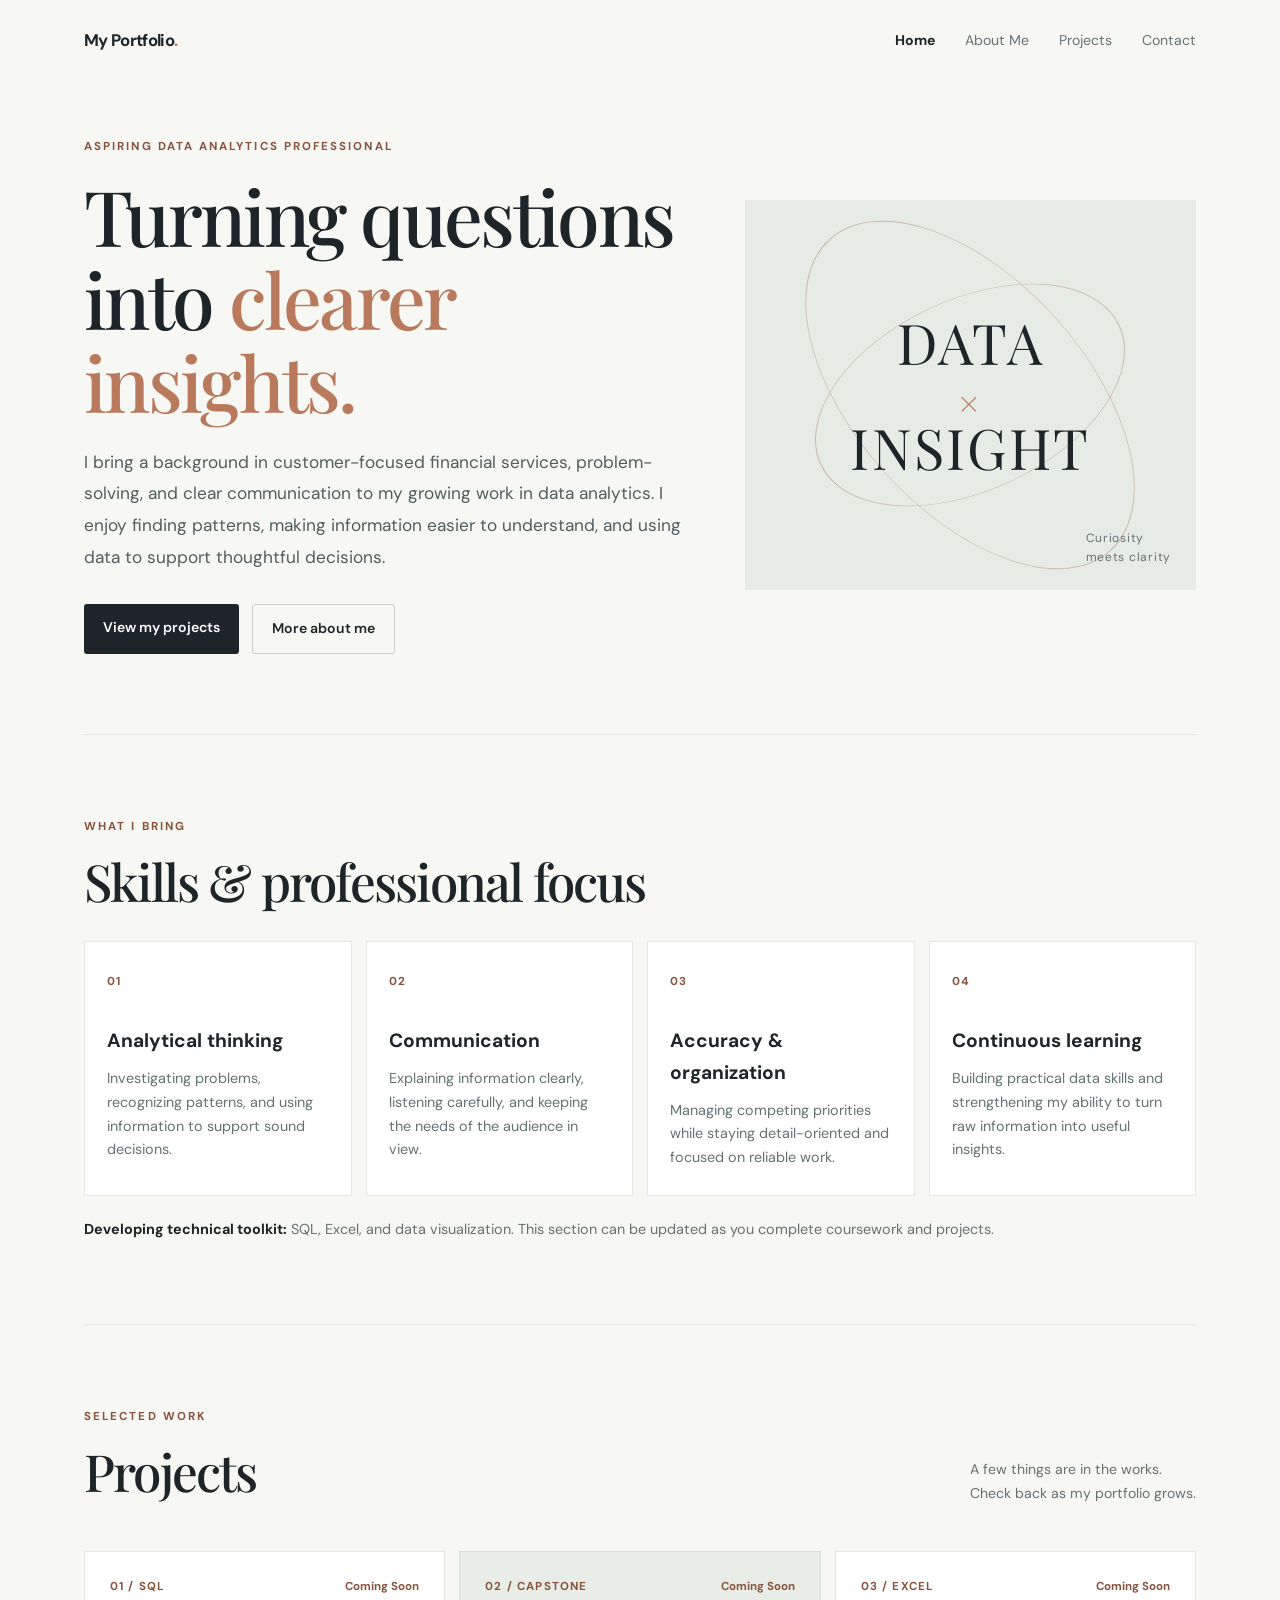
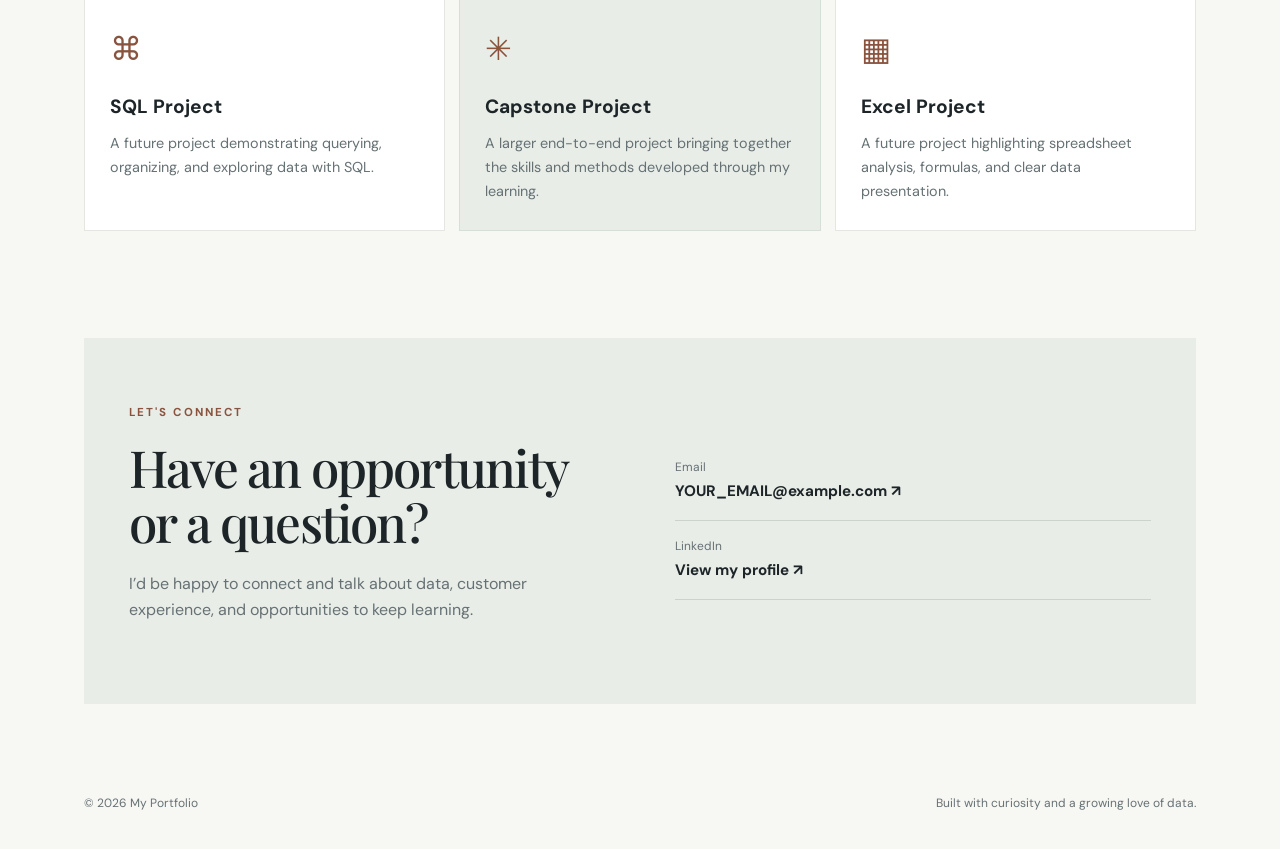
==== index.html @ 9541bffc "Add files via upload" ====
<!doctype html>
<html lang="en">
<head>
  <meta charset="utf-8">
  <meta name="viewport" content="width=device-width, initial-scale=1">
  <meta name="description" content="Professional portfolio of an aspiring data analytics and customer experience professional.">
  <title>Portfolio | Home</title>
  <link rel="stylesheet" href="styles.css">
</head>
<body>
  <header class="site-header">
    <a class="brand" href="index.html">My Portfolio<span>.</span></a>
    <nav aria-label="Main navigation">
      <a class="active" href="index.html">Home</a>
      <a href="about.html">About Me</a>
      <a href="#projects">Projects</a>
      <a href="#contact">Contact</a>
    </nav>
  </header>

  <main>
    <section class="hero">
      <div class="hero-copy">
        <p class="eyebrow">ASPIRING DATA ANALYTICS PROFESSIONAL</p>
        <h1>Turning questions into <span>clearer insights.</span></h1>
        <p class="intro">
          I bring a background in customer-focused financial services, problem-solving,
          and clear communication to my growing work in data analytics. I enjoy finding
          patterns, making information easier to understand, and using data to support
          thoughtful decisions.
        </p>
        <div class="hero-actions">
          <a class="button primary" href="#projects">View my projects</a>
          <a class="button secondary" href="about.html">More about me</a>
        </div>
      </div>
      <div class="hero-art" aria-hidden="true">
        <div class="orbit orbit-one"></div>
        <div class="orbit orbit-two"></div>
        <div class="hero-mark">DATA<br><span>×</span><br>INSIGHT</div>
        <div class="small-note">Curiosity<br>meets clarity</div>
      </div>
    </section>

    <section class="skills section">
      <div class="section-heading">
        <p class="eyebrow">WHAT I BRING</p>
        <h2>Skills & professional focus</h2>
      </div>
      <div class="skill-grid">
        <article class="skill-card">
          <span class="card-number">01</span>
          <h3>Analytical thinking</h3>
          <p>Investigating problems, recognizing patterns, and using information to support sound decisions.</p>
        </article>
        <article class="skill-card">
          <span class="card-number">02</span>
          <h3>Communication</h3>
          <p>Explaining information clearly, listening carefully, and keeping the needs of the audience in view.</p>
        </article>
        <article class="skill-card">
          <span class="card-number">03</span>
          <h3>Accuracy & organization</h3>
          <p>Managing competing priorities while staying detail-oriented and focused on reliable work.</p>
        </article>
        <article class="skill-card">
          <span class="card-number">04</span>
          <h3>Continuous learning</h3>
          <p>Building practical data skills and strengthening my ability to turn raw information into useful insights.</p>
        </article>
      </div>
      <p class="tool-note"><strong>Developing technical toolkit:</strong> SQL, Excel, and data visualization. This section can be updated as you complete coursework and projects.</p>
    </section>

    <section class="projects section" id="projects">
      <div class="section-heading section-heading-row">
        <div>
          <p class="eyebrow">SELECTED WORK</p>
          <h2>Projects</h2>
        </div>
        <p class="section-aside">A few things are in the works.<br>Check back as my portfolio grows.</p>
      </div>
      <div class="project-grid">
        <article class="project-card">
          <div class="project-top"><span>01 / SQL</span><span class="status">Coming Soon</span></div>
          <div class="project-icon">⌘</div>
          <h3>SQL Project</h3>
          <p>A future project demonstrating querying, organizing, and exploring data with SQL.</p>
        </article>
        <article class="project-card featured">
          <div class="project-top"><span>02 / CAPSTONE</span><span class="status">Coming Soon</span></div>
          <div class="project-icon">✳</div>
          <h3>Capstone Project</h3>
          <p>A larger end-to-end project bringing together the skills and methods developed through my learning.</p>
        </article>
        <article class="project-card">
          <div class="project-top"><span>03 / EXCEL</span><span class="status">Coming Soon</span></div>
          <div class="project-icon">▦</div>
          <h3>Excel Project</h3>
          <p>A future project highlighting spreadsheet analysis, formulas, and clear data presentation.</p>
        </article>
      </div>
    </section>

    <section class="contact section" id="contact">
      <div>
        <p class="eyebrow">LET'S CONNECT</p>
        <h2>Have an opportunity<br>or a question?</h2>
        <p class="contact-copy">I’d be happy to connect and talk about data, customer experience, and opportunities to keep learning.</p>
      </div>
      <div class="contact-links">
        <!-- Replace the placeholder email and LinkedIn URL before publishing. -->
        <a href="mailto:YOUR_EMAIL@example.com"><span>Email</span><strong>YOUR_EMAIL@example.com ↗</strong></a>
        <a href="https://www.linkedin.com/in/YOUR-LINKEDIN-URL/" target="_blank" rel="noopener noreferrer"><span>LinkedIn</span><strong>View my profile ↗</strong></a>
      </div>
    </section>
  </main>

  <footer><span>© 2026 My Portfolio</span><span>Built with curiosity and a growing love of data.</span></footer>
</body>
</html>
---- styles.css ----
@import url('https://fonts.googleapis.com/css2?family=DM+Sans:wght@400;500;600;700&family=Playfair+Display:wght@500;600;700&display=swap');

:root {
  --ink: #1d2528;
  --muted: #667174;
  --paper: #f7f7f3;
  --white: #fff;
  --accent: #b8795d;
  --accent-dark: #89533d;
  --line: #e5e6df;
  --sage: #dce4dc;
}
* { box-sizing: border-box; }
html { scroll-behavior: smooth; }
body { margin: 0; background: var(--paper); color: var(--ink); font-family: 'DM Sans', sans-serif; line-height: 1.65; }
a { color: inherit; }
.site-header { max-width: 1180px; margin: auto; padding: 27px 34px; display: flex; align-items: center; justify-content: space-between; gap: 24px; }
.brand { font-size: 1.05rem; font-weight: 700; text-decoration: none; letter-spacing: -.04em; }
.brand span, h1 span, .about-copy h1 span { color: var(--accent); }
nav { display: flex; gap: 30px; flex-wrap: wrap; }
nav a { color: var(--muted); font-size: .88rem; text-decoration: none; }
nav a:hover, nav a.active { color: var(--ink); }
nav a.active { font-weight: 700; }
main { max-width: 1180px; margin: auto; padding: 0 34px; }
.hero { min-height: 570px; display: grid; grid-template-columns: 1.15fr .85fr; align-items: center; gap: 50px; padding: 55px 0 80px; }
.eyebrow { color: var(--accent-dark); font-size: .72rem; font-weight: 700; letter-spacing: .18em; margin: 0 0 18px; }
h1, h2, h3, p { margin-top: 0; }
h1, h2 { font-family: 'Playfair Display', Georgia, serif; font-weight: 500; letter-spacing: -.035em; line-height: 1.08; }
h1 { font-size: clamp(3.2rem, 6vw, 5.7rem); margin-bottom: 24px; }
h2 { font-size: clamp(2.2rem, 4vw, 3.35rem); margin-bottom: 20px; }
h3 { font-size: 1.2rem; margin-bottom: 10px; }
.intro { max-width: 620px; color: #515d60; font-size: 1.08rem; line-height: 1.85; }
.hero-actions { display: flex; gap: 13px; flex-wrap: wrap; margin-top: 30px; }
.button { padding: 12px 19px; border-radius: 3px; font-size: .88rem; font-weight: 600; text-decoration: none; }
.primary { background: var(--ink); color: white; }
.secondary { border: 1px solid #c9ceca; }
.hero-art { min-height: 390px; position: relative; display: grid; place-items: center; background: #e7ebe5; overflow: hidden; }
.hero-mark { font-family: 'Playfair Display', Georgia, serif; font-size: 3.5rem; line-height: .94; text-align: center; letter-spacing: .04em; z-index: 1; }
.hero-mark span { color: var(--accent); font-size: 2.4rem; }
.orbit { position: absolute; border: 1px solid rgba(137,83,61,.35); border-radius: 50%; width: 330px; height: 330px; transform: rotate(-25deg) scaleY(.58); }
.orbit-two { width: 420px; height: 420px; transform: rotate(48deg) scaleY(.55); }
.small-note { position: absolute; right: 25px; bottom: 22px; color: var(--muted); font-size: .75rem; letter-spacing: .06em; }
.section { padding: 82px 0; border-top: 1px solid var(--line); }
.section-heading { margin-bottom: 32px; }
.skill-grid, .project-grid { display: grid; grid-template-columns: repeat(4, 1fr); gap: 14px; }
.skill-card { background: white; padding: 25px 22px; min-height: 215px; border: 1px solid var(--line); }
.card-number, .project-top, .about-values span { color: var(--accent-dark); font-size: .72rem; font-weight: 700; letter-spacing: .1em; }
.skill-card h3 { margin-top: 32px; }
.skill-card p, .project-card p, .about-values p { color: var(--muted); font-size: .9rem; margin-bottom: 0; }
.tool-note { color: var(--muted); font-size: .9rem; margin: 22px 0 0; }
.tool-note strong { color: var(--ink); }
.section-heading-row { display: flex; justify-content: space-between; align-items: end; gap: 20px; }
.section-aside { color: var(--muted); font-size: .88rem; }
.project-grid { grid-template-columns: repeat(3, 1fr); }
.project-card { background: white; padding: 25px; border: 1px solid var(--line); min-height: 280px; }
.project-card.featured { background: #e8ede7; border-color: #d6dfd6; }
.project-top { display: flex; justify-content: space-between; gap: 10px; }
.status { color: var(--accent-dark); letter-spacing: 0; text-transform: none; }
.project-icon { font-size: 2rem; margin: 27px 0 15px; color: var(--accent-dark); }
.contact { display: grid; grid-template-columns: 1fr 1fr; gap: 70px; align-items: center; background: #e9ede8; padding: 65px 45px; margin: 25px 0 65px; border: 0; }
.contact-copy { max-width: 430px; color: var(--muted); }
.contact-links a { display: block; padding: 16px 0; border-bottom: 1px solid #cbd3cc; text-decoration: none; }
.contact-links a span { display: block; color: var(--muted); font-size: .75rem; }
.contact-links a strong { font-size: .95rem; overflow-wrap: anywhere; }
footer { max-width: 1180px; margin: auto; padding: 25px 34px 35px; display: flex; justify-content: space-between; gap: 15px; color: var(--muted); font-size: .75rem; }
.about-main { padding-top: 45px; }
.about-hero { display: grid; grid-template-columns: .8fr 1.2fr; gap: 75px; align-items: center; padding: 35px 0 85px; }
.about-photo-wrap { position: relative; max-width: 410px; }
.about-photo-wrap img { display: block; width: 100%; aspect-ratio: 4 / 5; object-fit: cover; object-position: center 20%; }
.photo-caption { position: absolute; bottom: -15px; right: -15px; background: var(--sage); padding: 12px 18px; font-size: .78rem; }
.about-copy h1 { font-size: clamp(3rem, 5vw, 4.7rem); }
.about-copy > p:not(.eyebrow) { color: var(--muted); }
.text-link { display: inline-block; margin-top: 12px; color: var(--accent-dark); font-weight: 700; text-decoration: none; }
.about-values { border-top: 1px solid var(--line); border-bottom: 1px solid var(--line); padding: 35px 0; display: grid; grid-template-columns: repeat(3, 1fr); gap: 30px; }
.about-values h2 { font-size: 1.6rem; margin: 14px 0 8px; }
.about-contact { text-align: center; padding: 75px 0; }
.about-contact h2 { margin-bottom: 12px; }
.about-contact p { color: var(--muted); }
.about-contact a { color: var(--accent-dark); font-weight: 600; }
@media (max-width: 800px) {
  .site-header { align-items: flex-start; flex-direction: column; }
  nav { gap: 18px; }
  .hero, .about-hero, .contact { grid-template-columns: 1fr; }
  .hero { padding-top: 35px; }
  .hero-art { min-height: 300px; }
  .skill-grid { grid-template-columns: repeat(2, 1fr); }
  .project-grid { grid-template-columns: 1fr; }
  .about-hero { gap: 45px; }
  .about-photo-wrap { max-width: 360px; margin: auto; }
  .contact { gap: 20px; padding: 40px 25px; }
}
@media (max-width: 480px) {
  main { padding: 0 20px; }
  .site-header, footer { padding-left: 20px; padding-right: 20px; }
  .skill-grid, .about-values { grid-template-columns: 1fr; }
  .section-heading-row, footer { align-items: flex-start; flex-direction: column; }
}
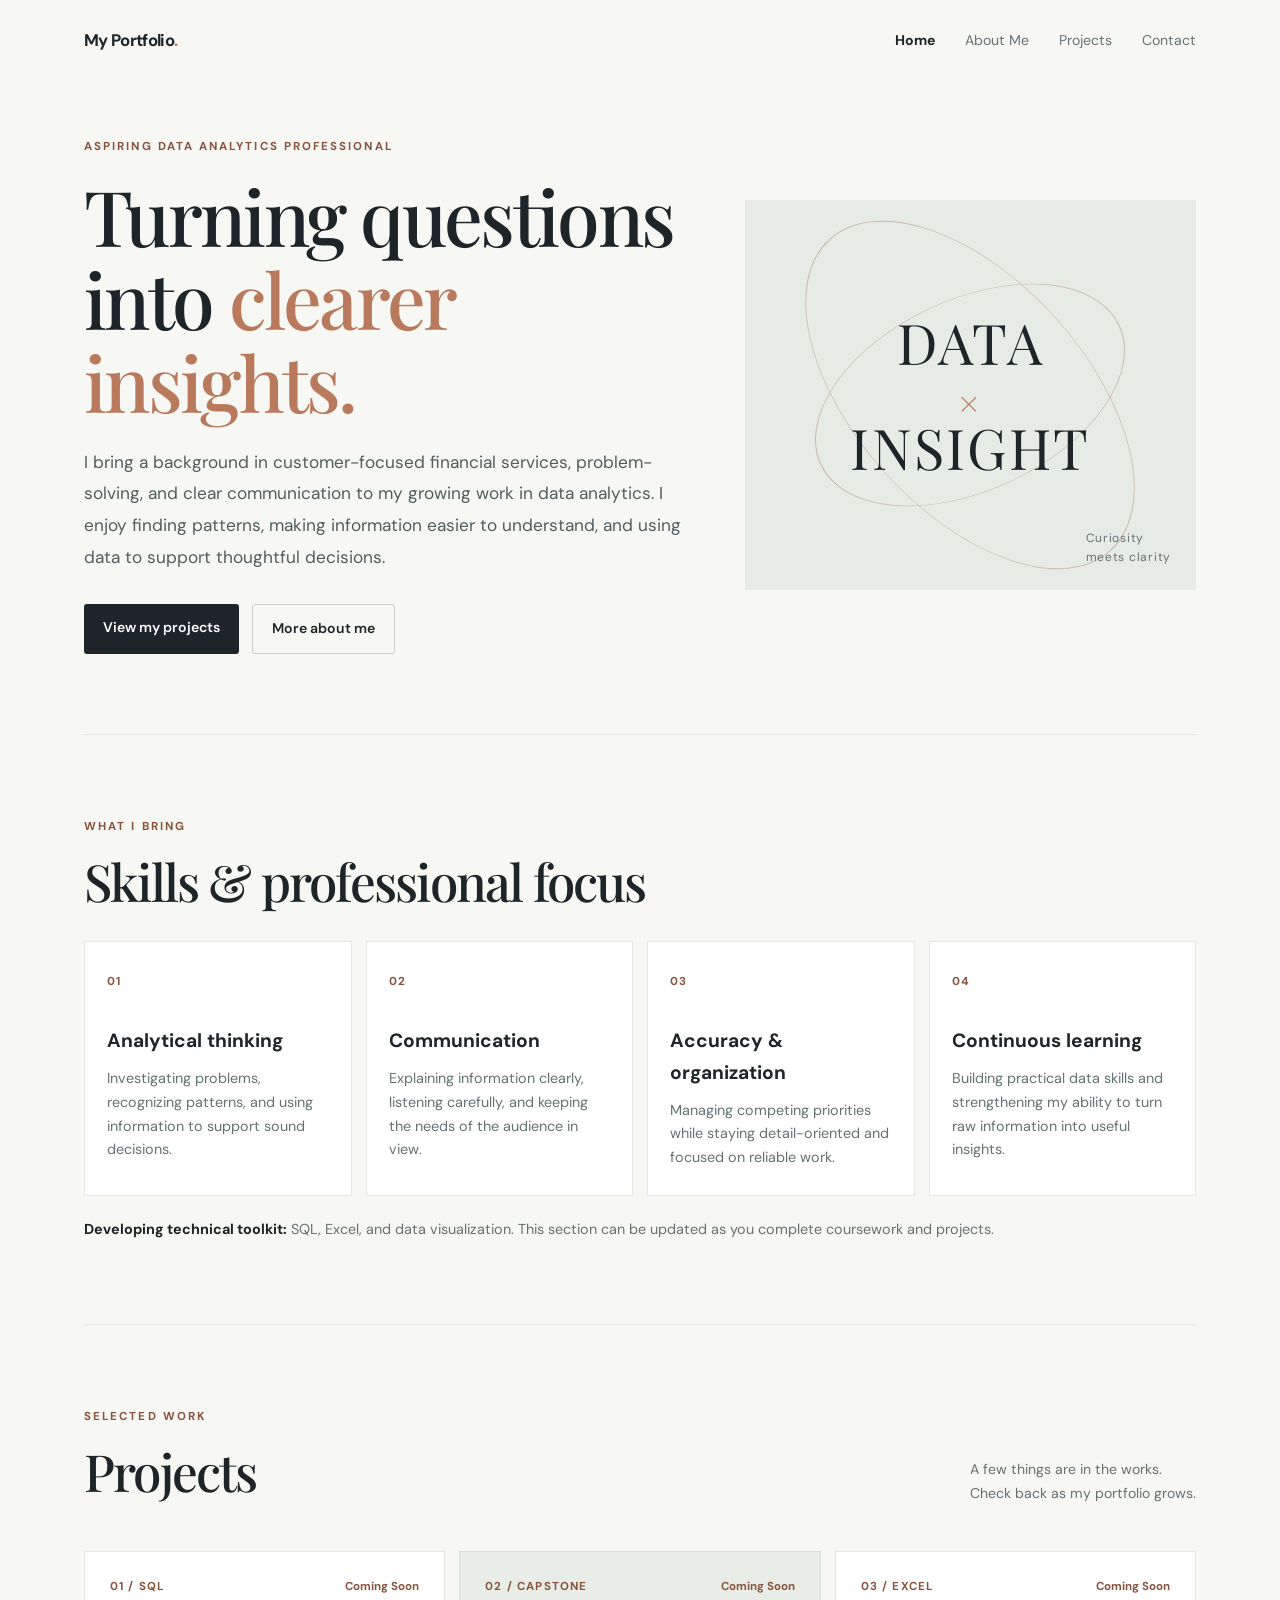
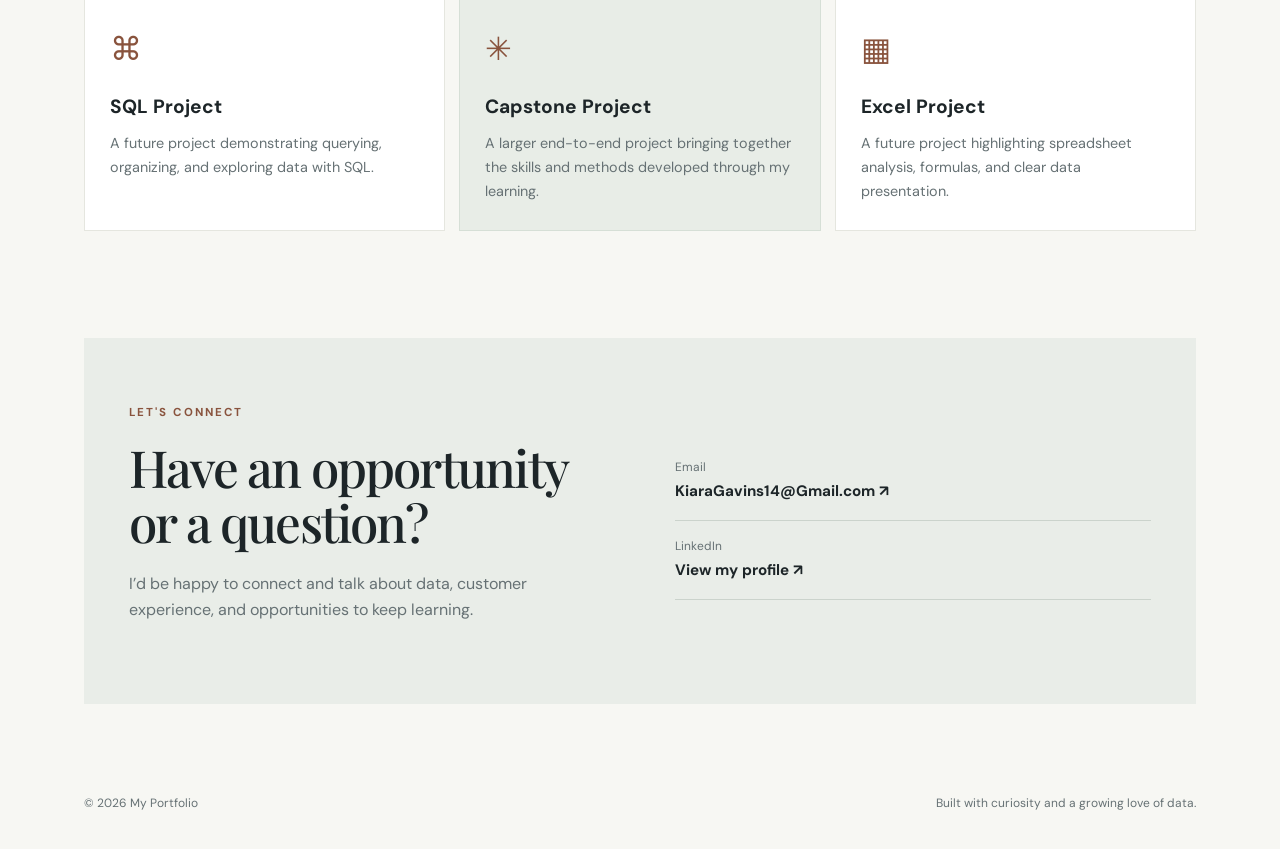
==== commit e903f844: "Update email address in contact links" ====
--- a/index.html
+++ b/index.html
@@ -110,8 +110,8 @@
       </div>
       <div class="contact-links">
         <!-- Replace the placeholder email and LinkedIn URL before publishing. -->
-        <a href="mailto:YOUR_EMAIL@example.com"><span>Email</span><strong>YOUR_EMAIL@example.com ↗</strong></a>
-        <a href="https://www.linkedin.com/in/YOUR-LINKEDIN-URL/" target="_blank" rel="noopener noreferrer"><span>LinkedIn</span><strong>View my profile ↗</strong></a>
+        <a href="mailto:Kiaragavins14@gmail.com"><span>Email</span><strong>KiaraGavins14@Gmail.com ↗</strong></a>
+        <a href="https://www.linkedin.com/in/kiara-gavins-854172201/" target="_blank" rel="noopener noreferrer"><span>LinkedIn</span><strong>View my profile ↗</strong></a>
       </div>
     </section>
   </main>
